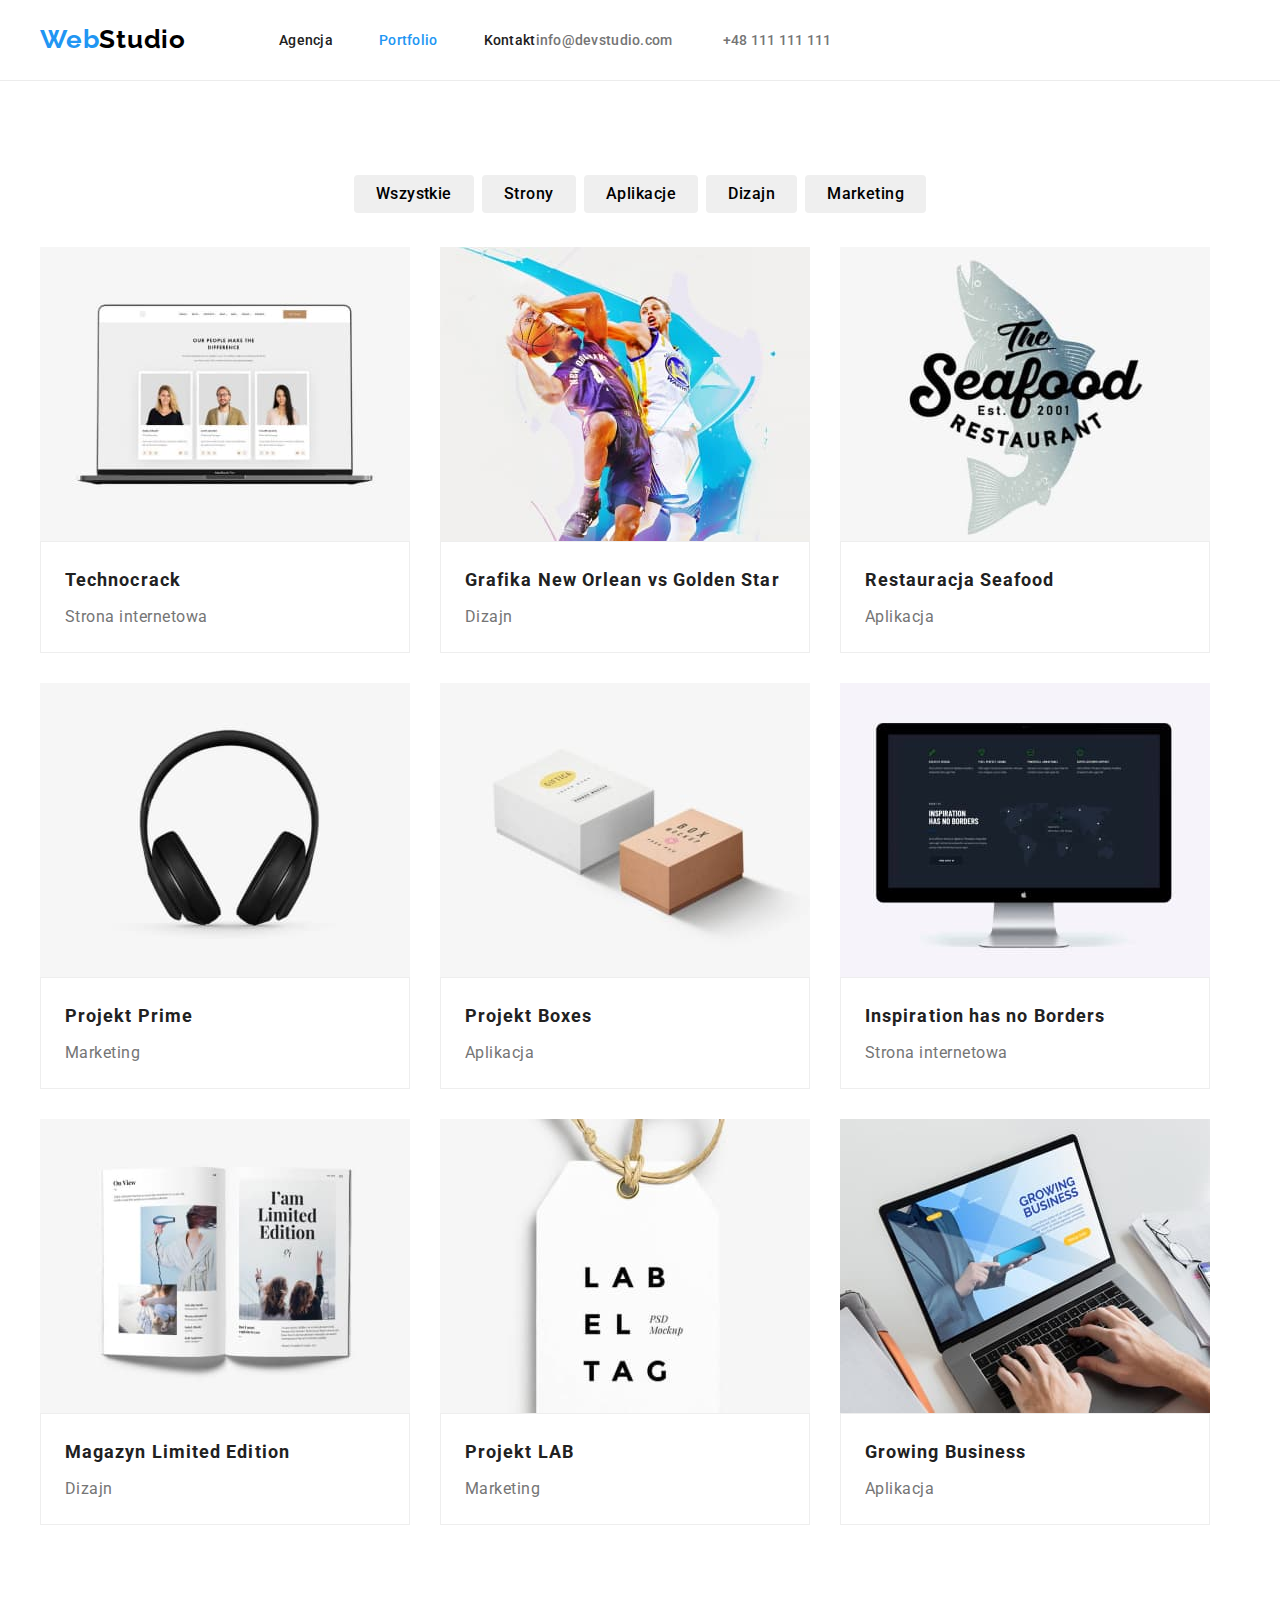
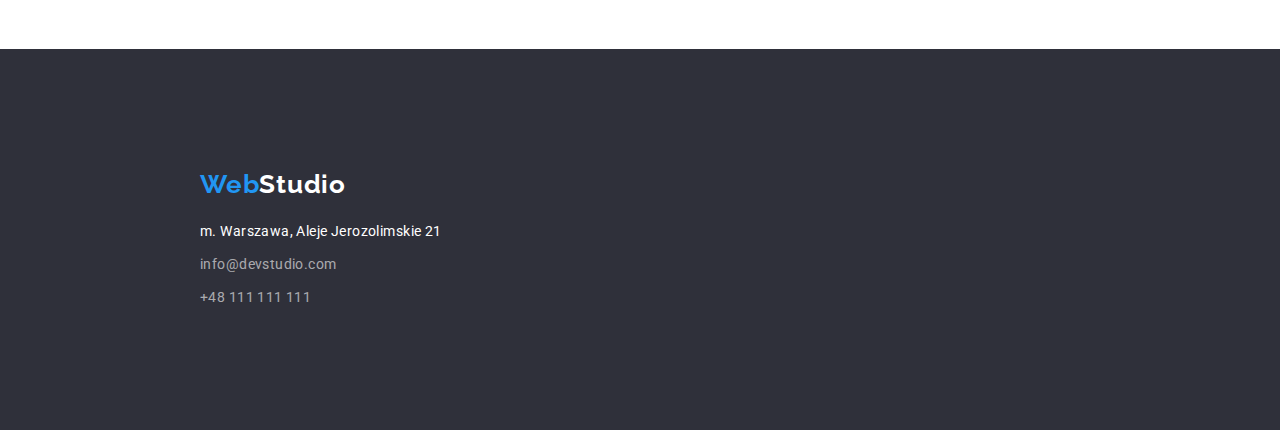
==== portfolio.html @ a5510712 "Add files via upload" ====
<!DOCTYPE html>
<html lang="pl">
  <head>
    <meta charset="UTF-8" />
    <meta http-equiv="X-UA-Compatible" content="IE=edge" />
    <meta name="description" content="Pierwszy projekt strony" />
    <link
      rel="stylesheet"
      href="https://cdnjs.cloudflare.com/ajax/libs/modern-normalize/1.1.0/modern-normalize.min.css"
    />
    <link rel="preconnect" href="https://fonts.googleapis.com" />
    <link rel="preconnect" href="https://fonts.gstatic.com" crossorigin />
    <link
      href="https://fonts.googleapis.com/css2?family=Festive&family=Qahiri&family=Raleway:wght@700&family=Roboto:wght@400;500;700;900&family=Rubik:wght@300&display=swap"
      rel="stylesheet"
    />
    <link rel="stylesheet" href="./css/style.css" />
    <title>Studio</title>
  </head>

  <body>
    <header class="header">
      <div class="container">
        <div class="header-nav">
          <a class="logo-link" href="index.html"
            >Web<span class="logo-dark">Studio</span></a
          >
          <nav class="navigation">
            <ul class="navigation-list list">
              <li class="navigation-list-item">
                <a class="navigation-list-item-link" href="index.html"
                  >Agencja</a
                >
              </li>
              <li class="navigation-list-item">
                <a
                  class="navigation-list-item-link active"
                  href="portfolio.html"
                  >Portfolio</a
                >
              </li>
              <li class="navigation-list-item">
                <a class="navigation-list-item-link" href="#">Kontakt</a>
              </li>
            </ul>
          </nav>
          <!-- Sekcja HERO -->
          <a class="email" href="mailto:info@devstudio.com"
            >info@devstudio.com</a
          >
          <a href="tel:48111111111" class="phone-number">+48 111 111 111</a>
        </div>
      </div>
    </header>
    <main>
      <section class="section">
        <div class="container">
          <ul class="filters-list list">
            <li class="filters-list-item">
              <button class="filter-btn" type="button">Wszystkie</button>
            </li>
            <li class="filters-list-item">
              <button class="filter-btn" type="button">Strony</button>
            </li>
            <li class="filters-list-item">
              <button class="filter-btn" type="button">Aplikacje</button>
            </li>
            <li class="filters-list-item">
              <button class="filter-btn" type="button">Dizajn</button>
            </li>
            <li class="filters-list-item">
              <button class="filter-btn" type="button">Marketing</button>
            </li>
          </ul>

          <ul class="projects-list list">
            <li class="projects-list-item">
              <img
                class="projects-list-img"
                src="./images/portfolio/img1_technocrack.jpg"
                alt="obrazek otwartego laptopa"
                width="370"
                height="294"
              />
              <div class="projects-list-border">
                <p class="projects-list-title">Technocrack</p>
                <p class="projects-list-type">Strona internetowa</p>
              </div>
            </li>
            <li class="projects-list-item">
              <img
                class="projects-list-img"
                src="./images/portfolio/img2_grafikaneworlean.jpg"
                alt="obrazek dwóch koszykarzy New Orlean i Golden Star"
                width="370"
                height="294"
              />
              <div class="projects-list-border">
                <p class="projects-list-title">
                  Grafika New Orlean vs Golden Star
                </p>
                <p class="projects-list-type">Dizajn</p>
              </div>
            </li>
            <li class="projects-list-item">
              <img
                class="projects-list-img"
                src="./images/portfolio/img3_restauracjaseafood.jpg"
                alt="logo restauracji Seafood"
                width="370"
                height="294"
              />
              <div class="projects-list-border">
                <p class="projects-list-title">Restauracja Seafood</p>
                <p class="projects-list-type">Aplikacja</p>
              </div>
            </li>
            <li class="projects-list-item">
              <img
                class="projects-list-img"
                src="./images/portfolio/img4_projektprime.jpg"
                alt="obrazek słuchawek"
                width="370"
                height="294"
              />
              <div class="projects-list-border">
                <p class="projects-list-title">Projekt Prime</p>
                <p class="projects-list-type">Marketing</p>
              </div>
            </li>
            <li class="projects-list-item">
              <img
                class="projects-list-img"
                src="./images/portfolio/img5_projektboxes5.jpg"
                alt="obrazek z dwoma pudełkami"
                width="370"
                height="294"
              />
              <div class="projects-list-border">
                <p class="projects-list-title">Projekt Boxes</p>
                <p class="projects-list-type">Aplikacja</p>
              </div>
            </li>
            <li class="projects-list-item">
              <img
                class="projects-list-img"
                src="./images/portfolio/img6_inspiration6.jpg"
                alt="obrazek monitora"
                width="370"
                height="294"
              />
              <div class="projects-list-border">
                <p class="projects-list-title">Inspiration has no Borders</p>
                <p class="projects-list-type">Strona internetowa</p>
              </div>
            </li>
            <li class="projects-list-item">
              <img
                class="projects-list-img"
                src="./images/portfolio/img7_magazynlimitededition.jpg"
                alt="obrazek z otwartym magazynem"
                width="370"
                height="294"
              />
              <div class="projects-list-border">
                <p class="projects-list-title">Magazyn Limited Edition</p>
                <p class="projects-list-type">Dizajn</p>
              </div>
            </li>
            <li class="projects-list-item">
              <img
                class="projects-list-img"
                src="./images/portfolio/img8_projektlab.jpg"
                alt="obrazek z metką"
                width="370"
                height="294"
              />
              <div class="projects-list-border">
                <p class="projects-list-title">Projekt LAB</p>
                <p class="projects-list-type">Marketing</p>
              </div>
            </li>
            <li class="projects-list-item">
              <img
                class="projects-list-img"
                src="./images/portfolio/img9_growingbusiness.jpg"
                alt="obrazek otwartego laptopa"
                width="370"
                height="294"
              />
              <div class="projects-list-border">
                <p class="projects-list-title">Growing Business</p>
                <p class="projects-list-type">Aplikacja</p>
              </div>
            </li>
          </ul>
        </div>
      </section>
    </main>
    <footer class="footer footer-background">
      <div class="container">
        <a class="logo-link" href="index.html"
          >Web<span class="logo-light">Studio</span></a
        >
        <address class="address">
          <ul class="address-list list">
            <li class="address-list-item">
              <a
                class="address-list-link street"
                href="https://goo.gl/maps/AZBb3oWcoWajxazx5"
                target="_blank"
                >m. Warszawa, Aleje Jerozolimskie 21</a
              >
            </li>
            <li class="address-list-item">
              <a class="address-list-link" href="mailto:info@devstudio.com"
                >info@devstudio.com</a
              >
            </li>
            <li class="address-list-item">
              <a class="address-list-link" href="tel:+48111111111"
                >+48 111 111 111</a
              >
            </li>
          </ul>
        </address>
      </div>
    </footer>
  </body>
</html>
---- css/style.css ----
:root {
  --main-font-family: "Roboto", sans-serif;
  --second-font-family: "Raleway", sans-serif;
  --main-txt-color: #212121;
  --grey-txt-color: #757575;
  --white-txt-color: #ffffff;
  --dark-background-color: #2f303a;
  --hover-color: #2196f3;
}

body {
  font-family: var(--main-font-family);
  color: var(--main-txt-color);
}
button {
  font-family: inherit;
}

h1,
h2,
h3,
h4,
h5,
h6 {
  margin: 0;
  padding: 0;
}

p {
  margin: 0;
  padding: 0;
}

ul,
ol {
  margin: 0;
  padding: 0;
}

.list {
  list-style: none;
}

img {
  display: block;
}

a {
  text-decoration: none;
}

.container {
  width: 1200px;
  padding: 0;
  margin: 0 auto;
}

.section {
  padding-top: 94px;
  padding-bottom: 94px;
}
/* ====== COMPONENTS ====== */
.navigation-list-item-link.active {
  color: var(--hover-color);
}

/* ====== HEADER ====== */
.container-wrapper {
  margin-left: 300px;
  display: flex;
  align-items: center;
}

.header-icon {
  margin-right: 10px;
  width: 15px;
  height: 15px;
}

.contact-wrapper {
  display: flex;
}

.header {
  border-bottom: 1px solid #ececec;
}
.header .container {
  display: flex;
  align-items: center;
}

.header-nav {
  display: flex;
  align-items: center;
}

.navigation {
  display: flex;
}
.navigation-list {
  display: flex;
}

.navigation-list-item:not(:last-child) {
  margin-right: 46px;
}

.email {
  margin-right: 50px;
}

.header .logo-link {
  font-family: var(--second-font-family);
  font-style: normal;
  font-weight: 700;
  font-size: 26px;
  line-height: 1.192;

  letter-spacing: 0.03em;
  color: var(--hover-color);

  padding-top: 24px;
  padding-bottom: 25px;
  margin-right: 93px;
}

.logo-dark {
  color: #000000;
}

.navigation-list-item-link,
.email,
.phone-number {
  font-style: normal;
  font-weight: 500;
  font-size: 14px;
  line-height: 1.142;
  letter-spacing: 0.02em;
}

.navigation-list-item-link {
  color: var(--main-txt-color);
}

.email,
.phone-number {
  color: var(--grey-txt-color);
}

.navigation-list-item-link:hover,
.navigation-list-item-link:focus,
.email:hover,
.email:focus,
.phone-number:hover,
.phone-number:focus {
  color: var(--hover-color);
}

.main-header-container {
  background-image: url(../images/overlay/img_overlay.jpeg);
  /* background-color: var(--dark-background-color); */
  height: 600px;
}

.main-header {
  font-weight: 900;
  font-size: 44px;
  line-height: 1.363;
  text-align: center;
  letter-spacing: 0.06em;
  text-transform: uppercase;
  color: var(--white-txt-color);
  padding: 200px 0 30px;
  width: 692px;
  margin: 0 auto;
}

.primary-btn {
  background-color: var(--hover-color);
  box-shadow: 0px 4px 4px rgba(0, 0, 0, 0.15);
  border-radius: 4px;
  font-weight: 700;
  font-size: 16px;
  line-height: 1.875;
  display: flex;
  align-items: center;
  text-align: center;
  letter-spacing: 0.06em;
  color: var(--white-txt-color);
  padding: 10px 41px;
  margin: 0 auto;
}

.primary-btn:hover {
  cursor: pointer;
}

/* ====== OUR ATRIBUTES ====== */

.address-list-link-item {
  margin-right: 30px;
  width: 270px;
}

.our-team-wrapper {
  padding: 30px 32px;
}

.atributes-list {
  display: flex;
}

.our-atributes-container {
  padding: 25px 100px;
  width: 270px;
  margin-bottom: 30px;
  background: #f5f4fa;
  border-radius: 4px;
}

.atributes-list-item-header {
  font-weight: 700;
  font-size: 14px;
  line-height: 1.142;
  letter-spacing: 0.03em;
  text-transform: uppercase;
  padding-bottom: 10px;
}

.atributes-list-item-header:not(:last-child) {
  padding-right: 30px;
}
.atributes-list-item-text {
  font-size: 14px;
  line-height: 1.714;
  letter-spacing: 0.03em;
  color: var(--grey-txt-color);
}

/* ====== WHAT WE DO ====== */

.second-header {
  font-weight: 700;
  font-size: 36px;
  line-height: 1.166;
  text-align: center;
  letter-spacing: 0.03em;
  padding-bottom: 50px;
}

.what-we-do-list {
  display: flex;
  justify-content: space-between;
}

/* ====== OUR TEAM ====== */

.command-icons-container {
  display: flex;
  align-items: center;
  justify-content: space-between;
}

.our-team {
  background-color: #f5f4fa;
}

.our-team-list {
  display: flex;
  justify-content: space-around;
}

.our-team-list-item {
  background-color: #ffffff;
  box-shadow: 0px 1px 3px rgba(0, 0, 0, 0.12), 0px 1px 1px rgba(0, 0, 0, 0.14),
    0px 2px 1px rgba(0, 0, 0, 0.2);
  border-radius: 0px 0px 4px 4px;
}
.second-header {
  padding-bottom: 50px;
}
.our-team-list-employee {
  font-weight: 500;
  font-size: 16px;
  line-height: 0.842;
  text-align: center;
  letter-spacing: 0.03em;
  padding-top: 30px;
  padding-bottom: 10px;
}

.our-team-list-occupation {
  font-size: 16px;
  line-height: 1.187;
  text-align: center;
  letter-spacing: 0.03em;
  color: var(--grey-txt-color);
  padding-bottom: 30px;
}

/* === OUR CLIENTS ==== */

.block-our-clients {
  padding: 20px 40px;
  border: 1px solid #afb1b8;
  border-radius: 4px;
}

.our-clients-wrapper {
  display: flex;
  justify-content: space-between;
}

/* ====== FOOTER ====== */

.title {
  text-align: center;
  margin-bottom: 50px;
  font-family: "Roboto";
  font-weight: 700;
  font-size: 36px;
  line-height: 42px;
  text-align: center;
  letter-spacing: 0.03em;

  color: #212121;
}

.footer {
  background-color: var(--dark-background-color);
  padding: 60px 200px;
}

.footer .container {
  padding-top: 60px;
}
.footer .logo-link {
  font-family: var(--second-font-family);
  font-style: normal;
  font-weight: 700;
  font-size: 26px;
  line-height: 1.192;

  letter-spacing: 0.03em;
  color: var(--hover-color);
}

.address-list {
  padding-top: 20px;
}

.address-list-item:not(:last-child) {
  padding-bottom: 9px;
}
.address-list-item:last-child {
  padding-bottom: 60px;
}
.address-list-link {
  font-style: normal;
  font-size: 14px;
  line-height: 1.714;
  letter-spacing: 0.03em;
  color: rgba(255, 255, 255, 0.6);
}

.address-list-link:hover,
.address-list-link:focus {
  color: var(--hover-color);
}

.logo-light {
  color: var(--white-txt-color);
}

.street {
  color: var(--white-txt-color);
}

/* ====== PORTFOLIO ====== */

.filters-list {
  display: flex;
  justify-content: center;
}

.filters-list-item:not(:last-child) {
  padding-right: 8px;
  padding-bottom: 34px;
}

.projects-list {
  display: flex;
  flex-wrap: wrap;
}

.projects-list-item:not(:nth-child(3n)) {
  margin-right: 30px;
}

.projects-list-item {
  margin-bottom: 30px;
}

.projects-list-border {
  border: 1px solid #eeeeee;
}
.filter-btn {
  border: none;
  font-style: normal;
  font-weight: 500;
  font-size: 16px;
  line-height: 1.625;
  text-align: center;
  letter-spacing: 0.03em;
  padding: 6px 22px;
  border-radius: 4px;
}

.filter-btn:hover,
.filter-btn:focus {
  cursor: pointer;
  color: var(--white-txt-color);
  background-color: var(--hover-color);
}

.projects-list-title {
  font-weight: 700;
  font-size: 18px;
  line-height: 2;
  letter-spacing: 0.06em;
  padding-top: 20px;
  padding-left: 24px;
}

.projects-list-type {
  font-size: 16px;
  line-height: 1.875;
  letter-spacing: 0.03em;
  color: var(--grey-txt-color);
  padding-top: 4px;
  padding-bottom: 20px;
  padding-left: 24px;
}
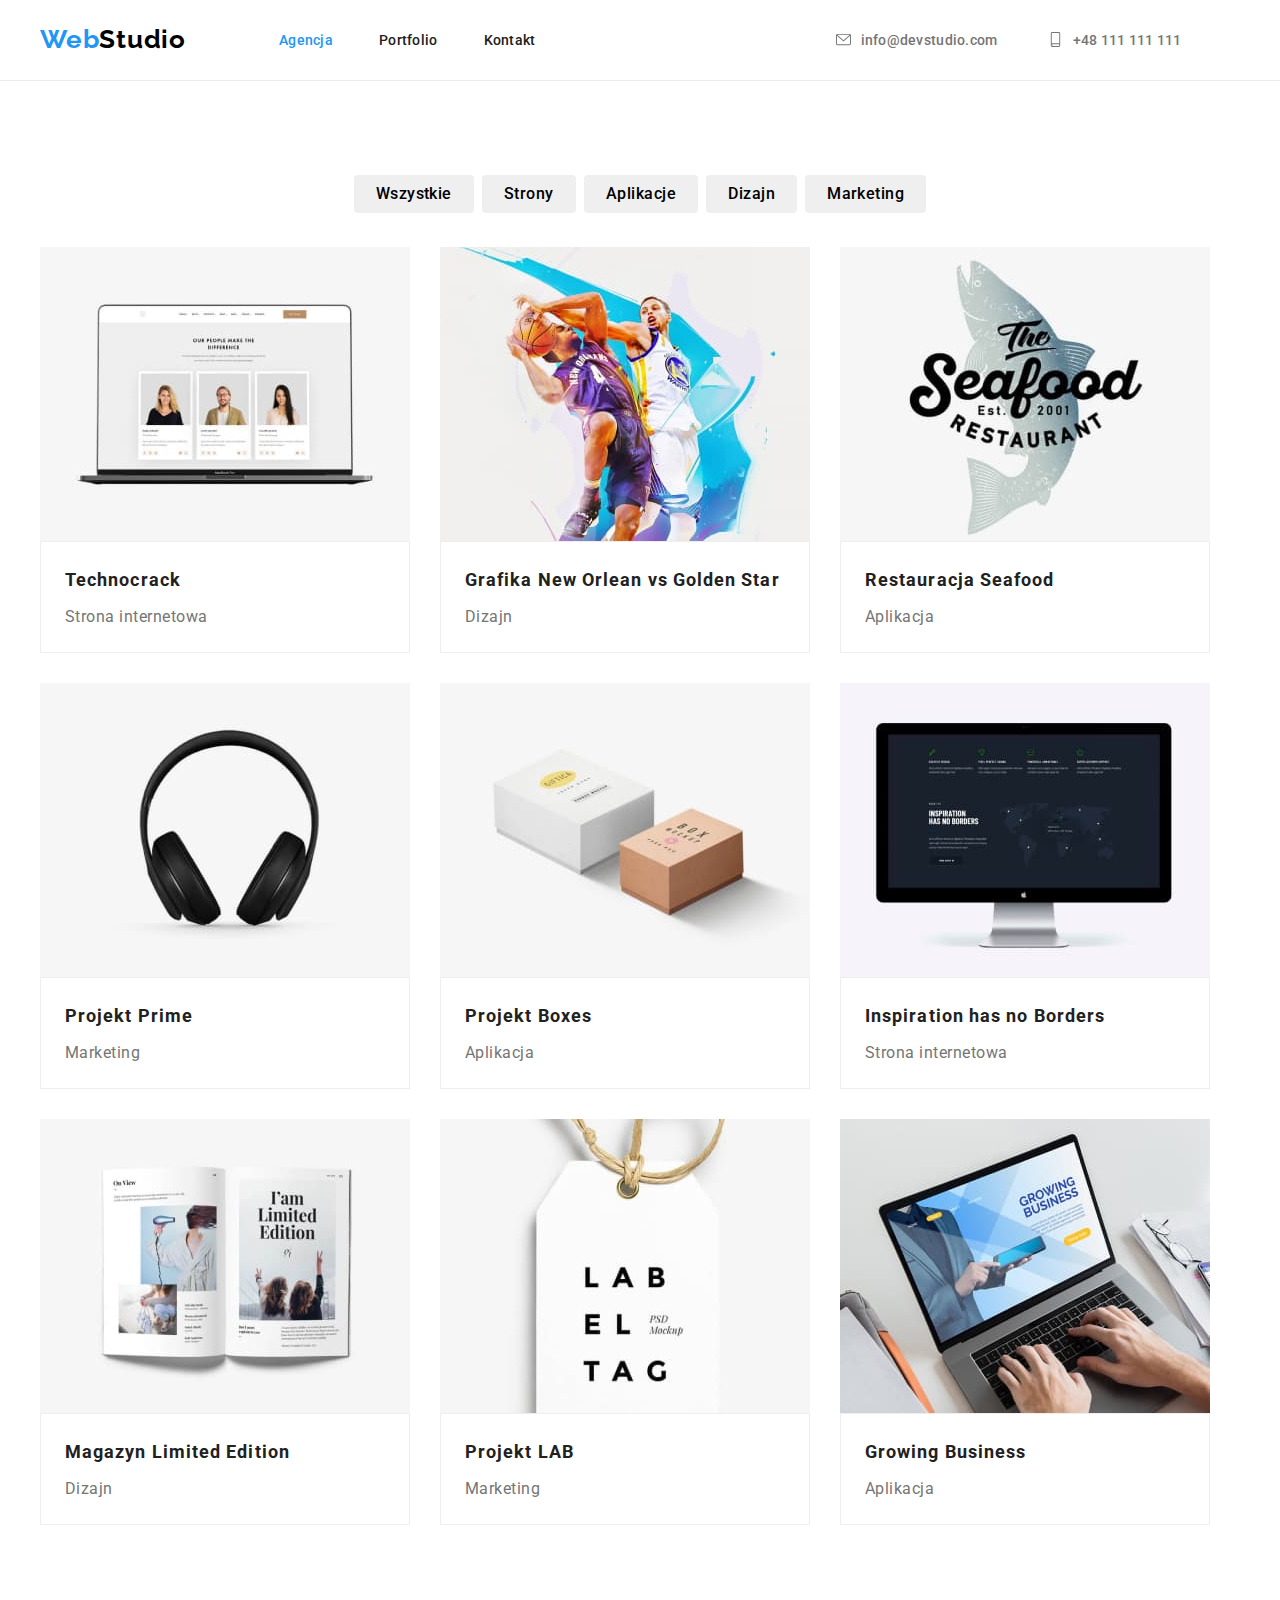
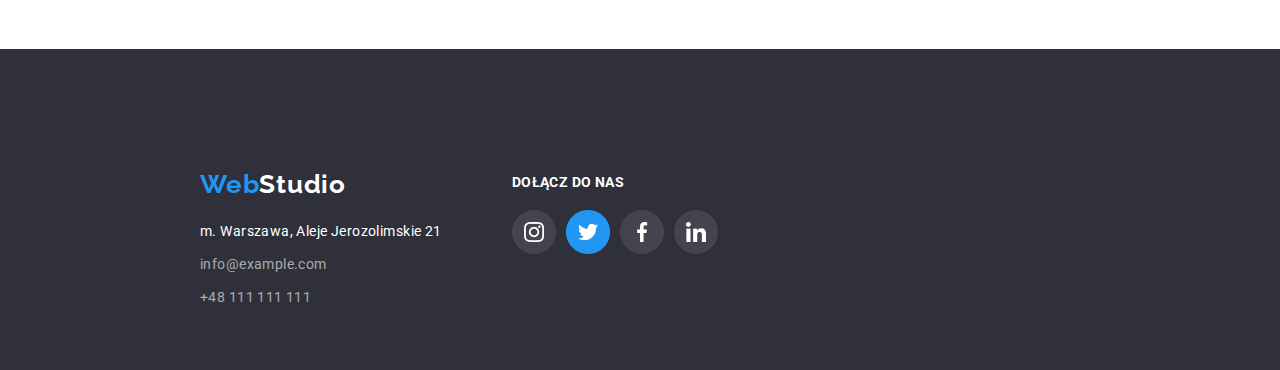
==== commit 58d3dbb7: "fix" ====
--- a/portfolio.html
+++ b/portfolio.html
@@ -28,14 +28,12 @@
           <nav class="navigation">
             <ul class="navigation-list list">
               <li class="navigation-list-item">
-                <a class="navigation-list-item-link" href="index.html"
+                <a class="navigation-list-item-link active" href="index.html"
                   >Agencja</a
                 >
               </li>
               <li class="navigation-list-item">
-                <a
-                  class="navigation-list-item-link active"
-                  href="portfolio.html"
+                <a class="navigation-list-item-link" href="portfolio.html"
                   >Portfolio</a
                 >
               </li>
@@ -45,10 +43,27 @@
             </ul>
           </nav>
           <!-- Sekcja HERO -->
-          <a class="email" href="mailto:info@devstudio.com"
-            >info@devstudio.com</a
-          >
-          <a href="tel:48111111111" class="phone-number">+48 111 111 111</a>
+          <div class="container-wrapper">
+            <div class="contact-wrapper">
+              <img
+                class="header-icon"
+                src="./images/icons/envelope.svg"
+                alt=""
+              />
+
+              <a class="email" href="mailto:info@devstudio.com"
+                >info@devstudio.com</a
+              >
+            </div>
+            <div class="contact-wrapper">
+              <img
+                class="header-icon"
+                src="./images/icons/smartphone.svg"
+                alt=""
+              />
+              <a href="tel:48111111111" class="phone-number">+48 111 111 111</a>
+            </div>
+          </div>
         </div>
       </div>
     </header>
@@ -197,33 +212,63 @@
         </div>
       </section>
     </main>
-    <footer class="footer footer-background">
+    <footer class="footer">
       <div class="container">
-        <a class="logo-link" href="index.html"
-          >Web<span class="logo-light">Studio</span></a
-        >
-        <address class="address">
-          <ul class="address-list list">
-            <li class="address-list-item">
-              <a
-                class="address-list-link street"
-                href="https://goo.gl/maps/AZBb3oWcoWajxazx5"
-                target="_blank"
-                >m. Warszawa, Aleje Jerozolimskie 21</a
-              >
-            </li>
-            <li class="address-list-item">
-              <a class="address-list-link" href="mailto:info@devstudio.com"
-                >info@devstudio.com</a
-              >
-            </li>
-            <li class="address-list-item">
-              <a class="address-list-link" href="tel:+48111111111"
-                >+48 111 111 111</a
-              >
-            </li>
-          </ul>
-        </address>
+        <div class="footer-wrapper">
+          <div>
+            <a class="logo-link" href="index.html"
+              >Web<span class="logo-light">Studio</span></a
+            >
+            <address class="address">
+              <ul class="address-list list">
+                <li class="address-list-item">
+                  <a
+                    class="address-list-link street"
+                    href="https://goo.gl/maps/x3iuPh3qe1rizQfR7"
+                    target="_blank"
+                  >
+                    m. Warszawa, Aleje Jerozolimskie 21</a
+                  >
+                </li>
+                <li class="address-list-item">
+                  <a class="address-list-link" href="mailto:info@example.com"
+                    >info@example.com</a
+                  >
+                </li>
+                <li class="adrress-list-item">
+                  <a class="address-list-link" href="tel:48111111111"
+                    >+48 111 111 111</a
+                  >
+                </li>
+              </ul>
+            </address>
+          </div>
+          <div class="footer-icons">
+            <h2 class="footer-title">Dołącz do nas</h2>
+            <div class="command-icons-container">
+              <img
+                class="command-icons-container-item command-icons-container-mg"
+                src="./images/icons/footer/instagram 2.png"
+                alt=""
+              />
+              <img
+                class="command-icons-container-item command-icons-container-mg"
+                src="./images/icons/footer/twitter 1.png"
+                alt=""
+              />
+              <img
+                class="command-icons-container-item command-icons-container-mg"
+                src="./images/icons/footer/facebook 1.png"
+                alt=""
+              />
+              <img
+                class="command-icons-container-item"
+                src="./images/icons/footer/linkedin 1.png"
+                alt=""
+              />
+            </div>
+          </div>
+        </div>
       </div>
     </footer>
   </body>
--- a/css/style.css
+++ b/css/style.css
@@ -261,6 +261,10 @@
   justify-content: space-between;
 }
 
+.command-icons-container-mg {
+  margin-right: 10px;
+}
+
 .our-team {
   background-color: #f5f4fa;
 }
@@ -334,6 +338,29 @@
 .footer .container {
   padding-top: 60px;
 }
+
+.footer-wrapper {
+  display: flex;
+  align-items: center;
+}
+
+.footer-title {
+  margin-top: -50px;
+  margin-bottom: 20px;
+  font-family: "Roboto";
+  font-style: normal;
+  font-weight: 700;
+  font-size: 14px;
+  line-height: 16px;
+  letter-spacing: 0.03em;
+  text-transform: uppercase;
+  color: #ffffff;
+}
+
+.footer-icons {
+  margin-left: 70px;
+}
+
 .footer .logo-link {
   font-family: var(--second-font-family);
   font-style: normal;
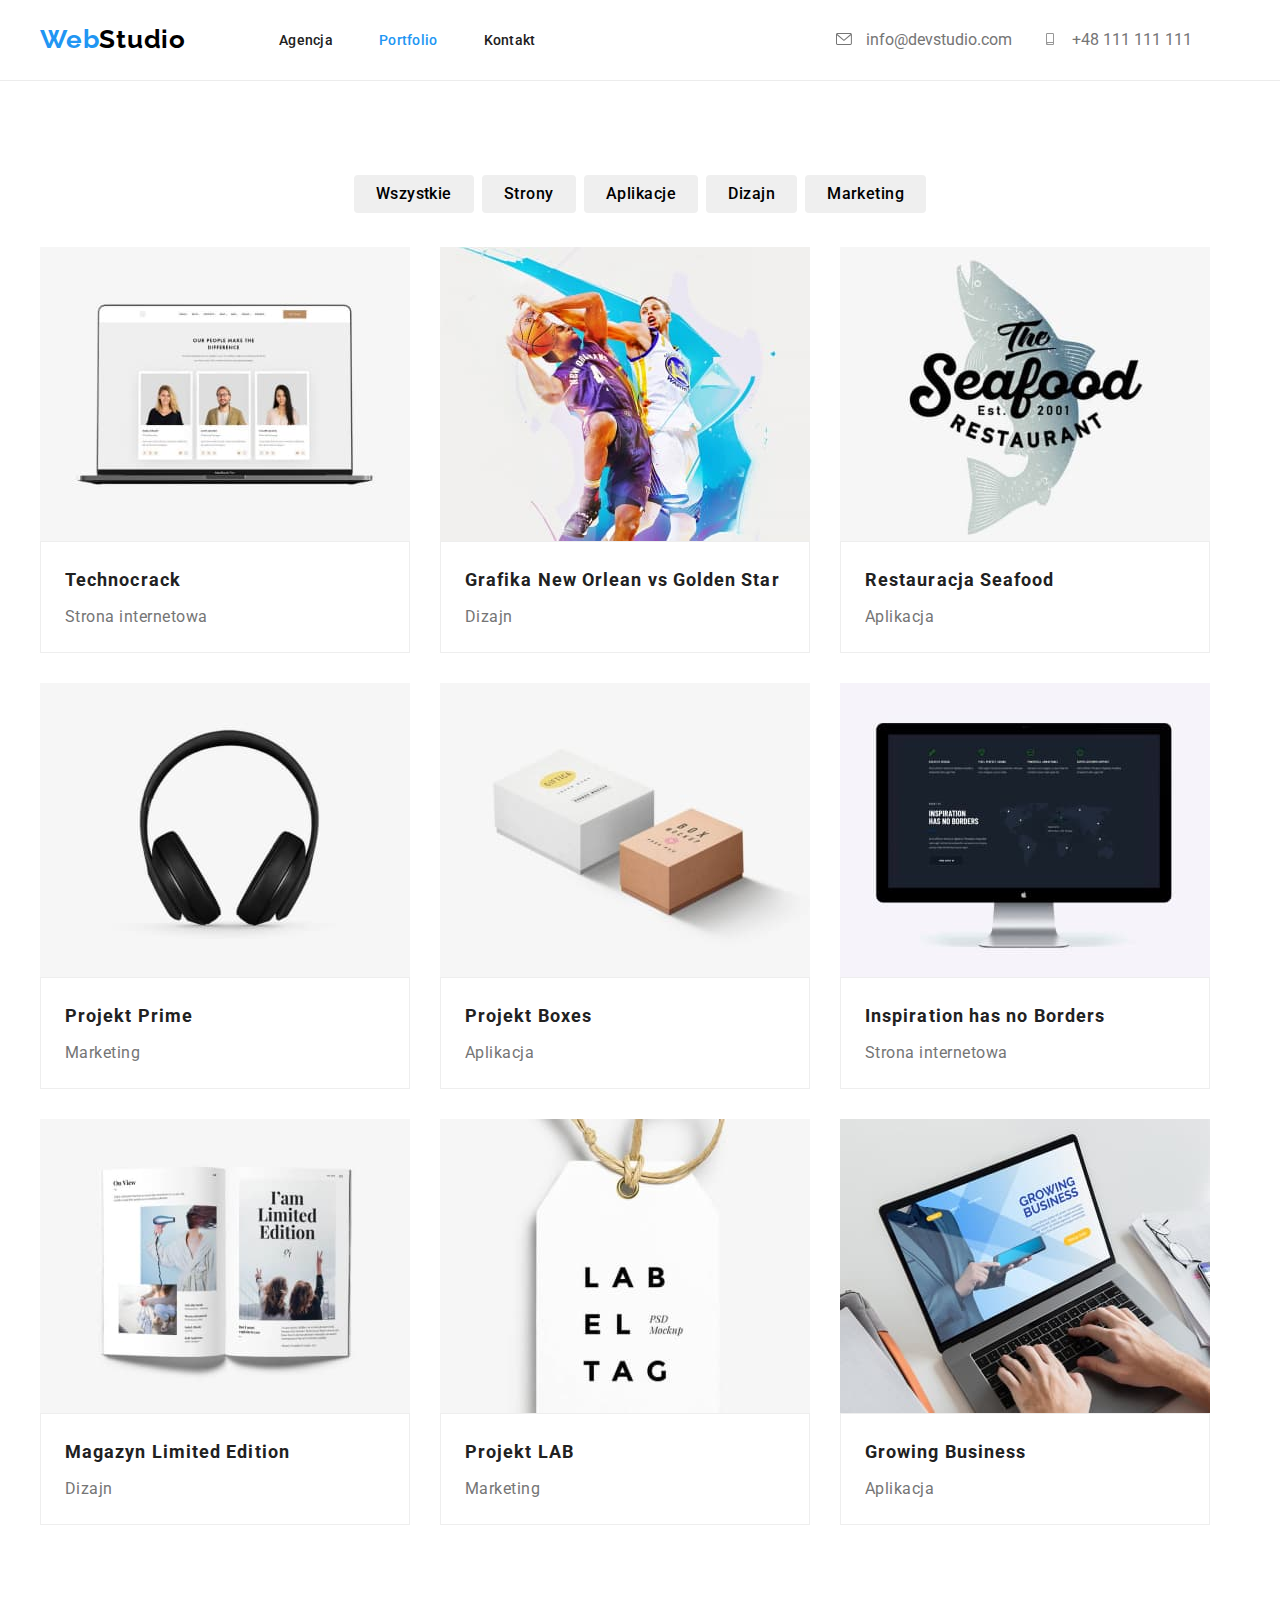
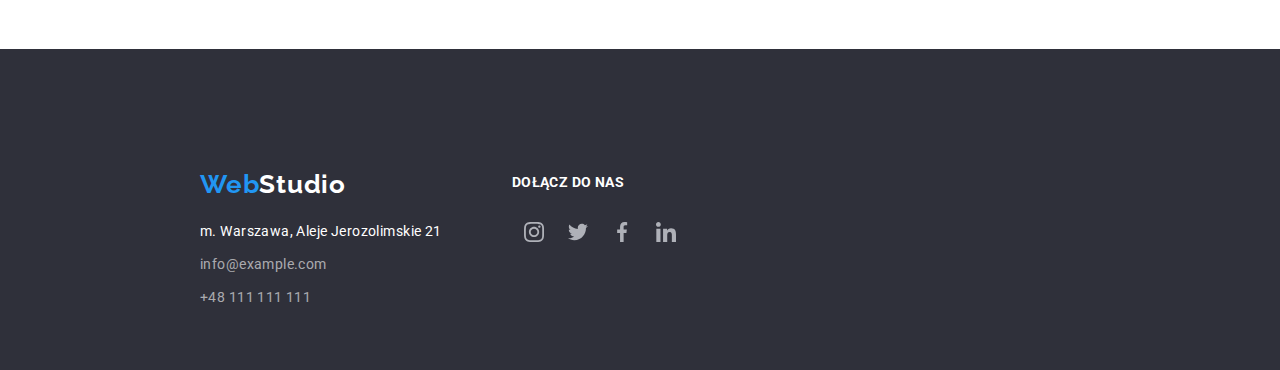
==== commit 143606a6: "fix2" ====
--- a/portfolio.html
+++ b/portfolio.html
@@ -28,12 +28,14 @@
           <nav class="navigation">
             <ul class="navigation-list list">
               <li class="navigation-list-item">
-                <a class="navigation-list-item-link active" href="index.html"
+                <a class="navigation-list-item-link" href="index.html"
                   >Agencja</a
                 >
               </li>
               <li class="navigation-list-item">
-                <a class="navigation-list-item-link" href="portfolio.html"
+                <a
+                  class="navigation-list-item-link active"
+                  href="portfolio.html"
                   >Portfolio</a
                 >
               </li>
@@ -45,23 +47,20 @@
           <!-- Sekcja HERO -->
           <div class="container-wrapper">
             <div class="contact-wrapper">
-              <img
-                class="header-icon"
-                src="./images/icons/envelope.svg"
-                alt=""
-              />
-
-              <a class="email" href="mailto:info@devstudio.com"
-                >info@devstudio.com</a
+              <a class="contact-link link" href="mailto:info@devstudio.com">
+                <svg class="nav-li-item">
+                  <use href="images/symbol-defs.svg#envelope"></use>
+                </svg>
+                info@devstudio.com</a
               >
             </div>
             <div class="contact-wrapper">
-              <img
-                class="header-icon"
-                src="./images/icons/smartphone.svg"
-                alt=""
-              />
-              <a href="tel:48111111111" class="phone-number">+48 111 111 111</a>
+              <a class="contact-link link" href="tel:48111111111">
+                <svg class="nav-li-item">
+                  <use href="images/symbol-defs.svg#smartphone"></use>
+                </svg>
+                +48 111 111 111</a
+              >
             </div>
           </div>
         </div>
@@ -246,26 +245,25 @@
           <div class="footer-icons">
             <h2 class="footer-title">Dołącz do nas</h2>
             <div class="command-icons-container">
-              <img
-                class="command-icons-container-item command-icons-container-mg"
-                src="./images/icons/footer/instagram 2.png"
-                alt=""
-              />
-              <img
-                class="command-icons-container-item command-icons-container-mg"
-                src="./images/icons/footer/twitter 1.png"
-                alt=""
-              />
-              <img
-                class="command-icons-container-item command-icons-container-mg"
-                src="./images/icons/footer/facebook 1.png"
-                alt=""
-              />
-              <img
-                class="command-icons-container-item"
-                src="./images/icons/footer/linkedin 1.png"
-                alt=""
-              />
+              <a class="social-link link" href="#">
+                <svg class="social-link-icon" width="20" height="20">
+                  <use href="./images/symbol-defs.svg#instagram-1"></use>
+                </svg>
+              </a>
+              <a class="social-link link" href="#">
+                <svg class="social-link-icon" width="20" height="20">
+                  <use href="./images/symbol-defs.svg#twitter-1"></use>
+                </svg>
+              </a>
+              <a class="social-link link" href="#">
+                <svg class="social-link-icon" width="20" height="20">
+                  <use href="./images/symbol-defs.svg#facebook-1"></use>
+                </svg> </a
+              ><a class="social-link link" href="#">
+                <svg class="social-link-icon" width="20" height="20">
+                  <use href="./images/symbol-defs.svg#linkedin-1"></use>
+                </svg>
+              </a>
             </div>
           </div>
         </div>
--- a/css/style.css
+++ b/css/style.css
@@ -12,6 +12,30 @@
   font-family: var(--main-font-family);
   color: var(--main-txt-color);
 }
+
+.link {
+  text-decoration: none;
+}
+
+.contact-link {
+  color: #757575;
+  fill: #757575;
+}
+
+.contact-link:hover {
+  color: var(--hover-color);
+}
+
+.contact-link:hover .nav-li-item {
+  fill: var(--hover-color);
+}
+
+.nav-li-item {
+  width: 16px;
+  height: 12px;
+  margin-right: 10px;
+}
+
 button {
   font-family: inherit;
 }
@@ -75,10 +99,16 @@
   margin-right: 10px;
   width: 15px;
   height: 15px;
+  cursor: pointer;
 }
 
 .contact-wrapper {
   display: flex;
+  margin-right: 30px;
+}
+
+.contact-wrapper:last-of-type {
+  margin-right: 0;
 }
 
 .header {
@@ -139,6 +169,7 @@
 }
 
 .navigation-list-item-link {
+  cursor: pointer;
   color: var(--main-txt-color);
 }
 
@@ -248,6 +279,16 @@
   padding-bottom: 50px;
 }
 
+.social-link {
+  display: flex;
+  justify-content: center;
+  align-items: center;
+  fill: #afb1b8;
+  width: 44px;
+  height: 44px;
+  border-radius: 50%;
+}
+
 .what-we-do-list {
   display: flex;
   justify-content: space-between;
@@ -255,10 +296,25 @@
 
 /* ====== OUR TEAM ====== */
 
+.social-link:focus .social-link-icon,
+.social-link:hover .social-link-icon {
+  fill: var(--white-txt-color);
+}
+
+.social-link:hover,
+.social-link:focus {
+  background-color: var(--hover-color);
+  border-radius: 50%;
+}
+
 .command-icons-container {
   display: flex;
   align-items: center;
   justify-content: space-between;
+}
+
+.command-icons-container-item {
+  cursor: pointer;
 }
 
 .command-icons-container-mg {
@@ -303,6 +359,19 @@
 }
 
 /* === OUR CLIENTS ==== */
+
+.client-logo {
+  border: 1px solid var(--grey-txt-color);
+  border-radius: 4px;
+  margin: 15px 32px;
+  cursor: pointer;
+  fill: #afb1b8;
+}
+
+.client-logo:hover {
+  border: 1px solid var(--hover-color);
+  fill: #2196f3;
+}
 
 .block-our-clients {
   padding: 20px 40px;
